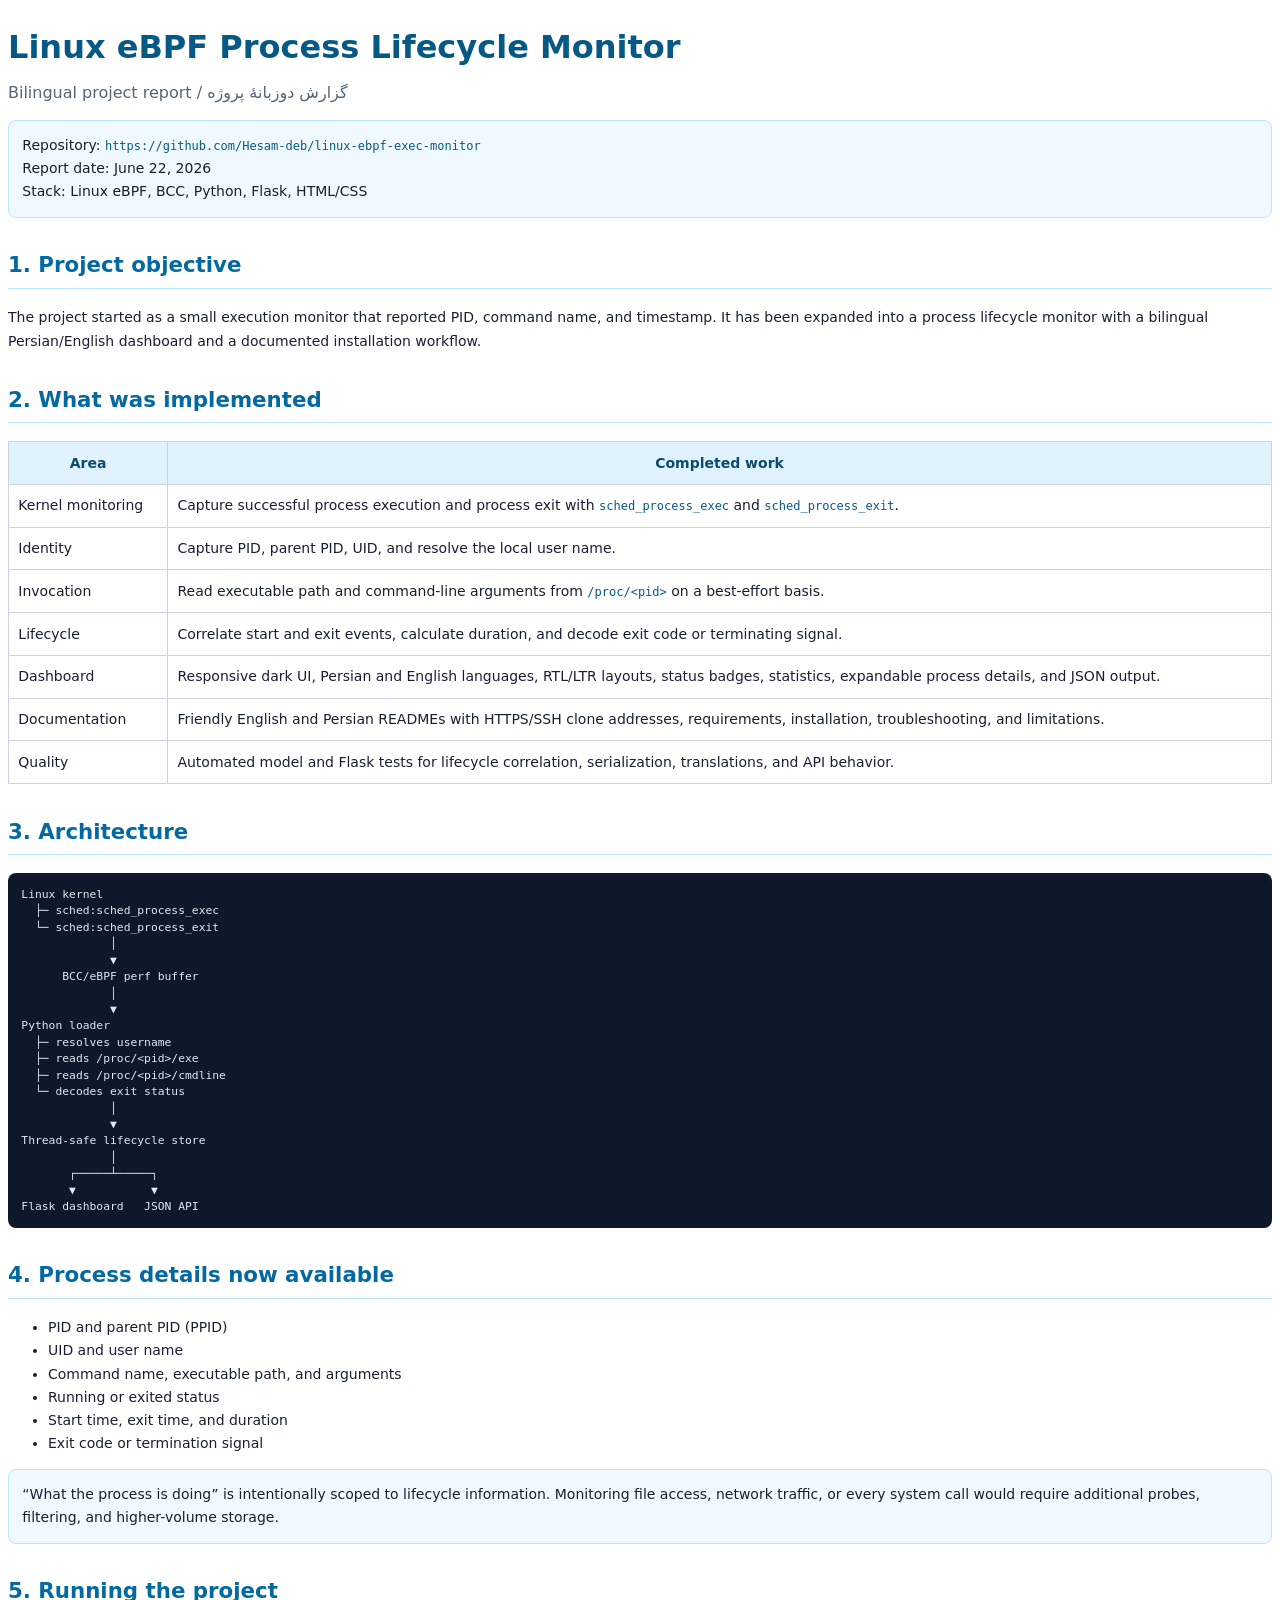
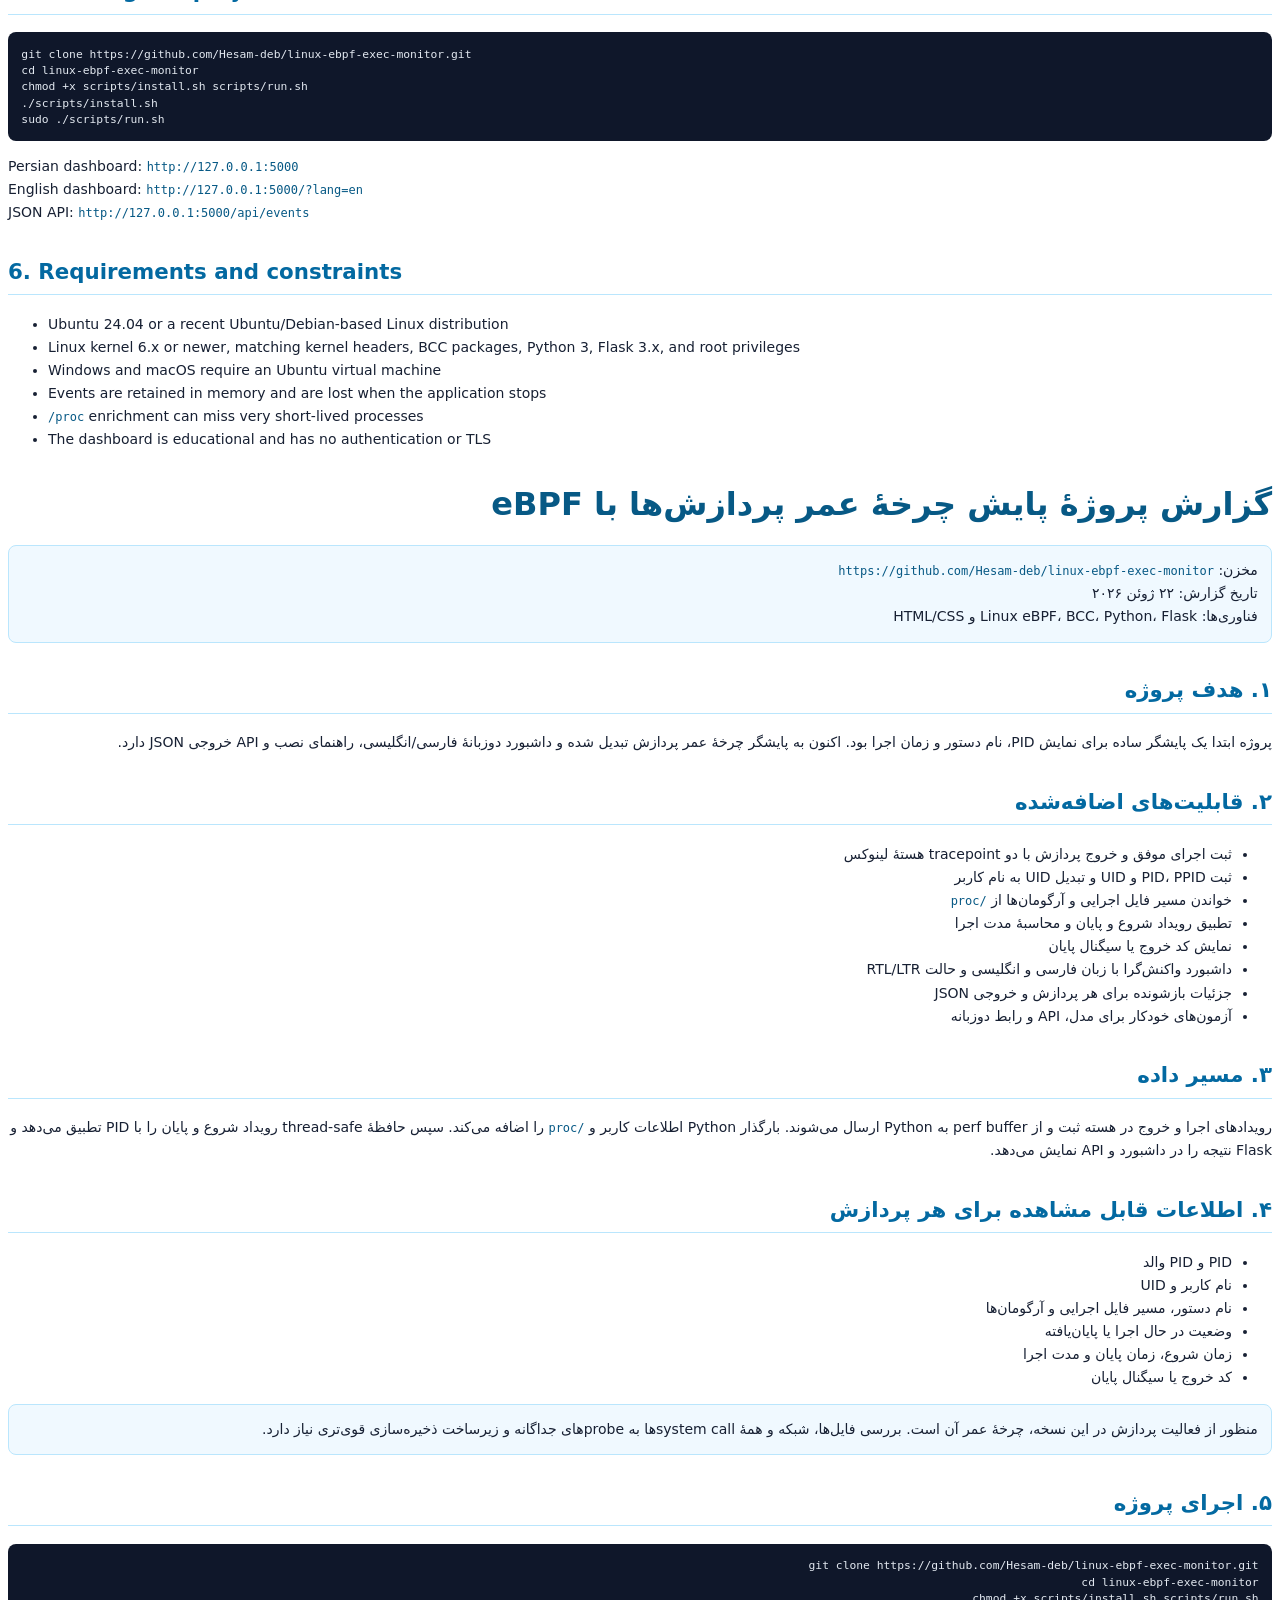
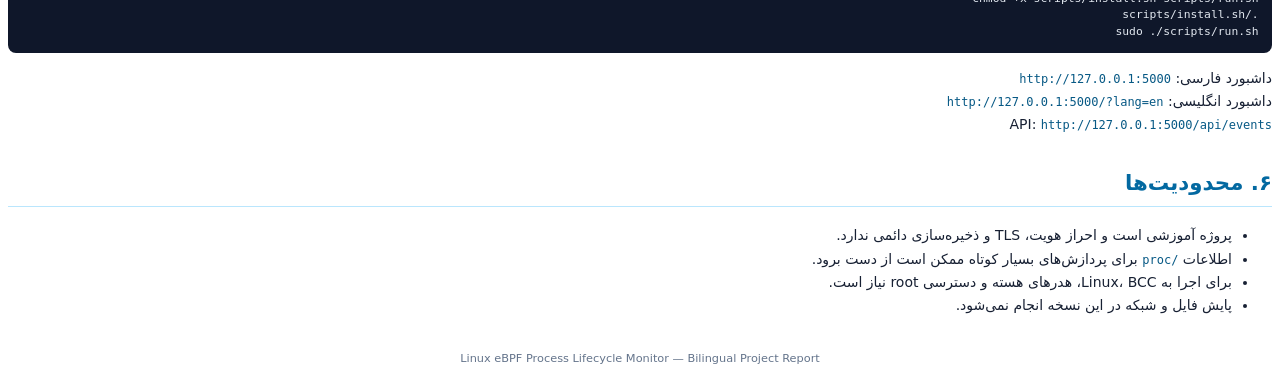
==== docs/project-report.html @ 527a4cd8 "Add process lifecycle details and project report" ====
<!doctype html>
<html lang="en">
<head>
  <meta charset="utf-8">
  <title>Linux eBPF Process Lifecycle Monitor — Project Report</title>
  <style>
    @page { size: A4; margin: 18mm; }
    body {
      color: #172033;
      font-family: "DejaVu Sans", "Vazirmatn", sans-serif;
      font-size: 10.5pt;
      line-height: 1.65;
    }
    h1 { color: #075985; font-size: 24pt; margin-bottom: 4pt; }
    h2 {
      margin-top: 22pt;
      padding-bottom: 4pt;
      border-bottom: 1px solid #bae6fd;
      color: #0369a1;
      font-size: 16pt;
    }
    h3 { color: #0f4c6e; font-size: 12pt; }
    .subtitle { color: #52657a; font-size: 12pt; }
    .meta, .note {
      padding: 10pt;
      border: 1px solid #bae6fd;
      border-radius: 6pt;
      background: #f0f9ff;
    }
    code {
      color: #075985;
      font-family: "DejaVu Sans Mono", monospace;
      font-size: 9pt;
    }
    pre {
      padding: 10pt;
      border-radius: 6pt;
      background: #0f172a;
      color: #e2e8f0;
      font-family: "DejaVu Sans Mono", monospace;
      font-size: 8.5pt;
      line-height: 1.45;
      white-space: pre-wrap;
    }
    table { width: 100%; border-collapse: collapse; margin: 10pt 0; }
    th, td { padding: 7pt; border: 1px solid #cbd5e1; vertical-align: top; }
    th { background: #e0f2fe; color: #0c4a6e; }
    .fa {
      direction: rtl;
      text-align: right;
      font-family: "Vazirmatn", "DejaVu Sans", sans-serif;
    }
    .page-break { page-break-before: always; }
    footer { margin-top: 24pt; color: #64748b; font-size: 8.5pt; text-align: center; }
  </style>
</head>
<body>
  <h1>Linux eBPF Process Lifecycle Monitor</h1>
  <div class="subtitle">Bilingual project report / گزارش دوزبانهٔ پروژه</div>
  <p class="meta">
    Repository: <code>https://github.com/Hesam-deb/linux-ebpf-exec-monitor</code><br>
    Report date: June 22, 2026<br>
    Stack: Linux eBPF, BCC, Python, Flask, HTML/CSS
  </p>

  <h2>1. Project objective</h2>
  <p>
    The project started as a small execution monitor that reported PID, command name,
    and timestamp. It has been expanded into a process lifecycle monitor with a
    bilingual Persian/English dashboard and a documented installation workflow.
  </p>

  <h2>2. What was implemented</h2>
  <table>
    <tr><th>Area</th><th>Completed work</th></tr>
    <tr><td>Kernel monitoring</td><td>Capture successful process execution and process exit with <code>sched_process_exec</code> and <code>sched_process_exit</code>.</td></tr>
    <tr><td>Identity</td><td>Capture PID, parent PID, UID, and resolve the local user name.</td></tr>
    <tr><td>Invocation</td><td>Read executable path and command-line arguments from <code>/proc/&lt;pid&gt;</code> on a best-effort basis.</td></tr>
    <tr><td>Lifecycle</td><td>Correlate start and exit events, calculate duration, and decode exit code or terminating signal.</td></tr>
    <tr><td>Dashboard</td><td>Responsive dark UI, Persian and English languages, RTL/LTR layouts, status badges, statistics, expandable process details, and JSON output.</td></tr>
    <tr><td>Documentation</td><td>Friendly English and Persian READMEs with HTTPS/SSH clone addresses, requirements, installation, troubleshooting, and limitations.</td></tr>
    <tr><td>Quality</td><td>Automated model and Flask tests for lifecycle correlation, serialization, translations, and API behavior.</td></tr>
  </table>

  <h2>3. Architecture</h2>
  <pre>Linux kernel
  ├─ sched:sched_process_exec
  └─ sched:sched_process_exit
             │
             ▼
      BCC/eBPF perf buffer
             │
             ▼
Python loader
  ├─ resolves username
  ├─ reads /proc/&lt;pid&gt;/exe
  ├─ reads /proc/&lt;pid&gt;/cmdline
  └─ decodes exit status
             │
             ▼
Thread-safe lifecycle store
             │
       ┌─────┴─────┐
       ▼           ▼
Flask dashboard   JSON API</pre>

  <h2>4. Process details now available</h2>
  <ul>
    <li>PID and parent PID (PPID)</li>
    <li>UID and user name</li>
    <li>Command name, executable path, and arguments</li>
    <li>Running or exited status</li>
    <li>Start time, exit time, and duration</li>
    <li>Exit code or termination signal</li>
  </ul>

  <div class="note">
    “What the process is doing” is intentionally scoped to lifecycle information.
    Monitoring file access, network traffic, or every system call would require
    additional probes, filtering, and higher-volume storage.
  </div>

  <h2>5. Running the project</h2>
  <pre>git clone https://github.com/Hesam-deb/linux-ebpf-exec-monitor.git
cd linux-ebpf-exec-monitor
chmod +x scripts/install.sh scripts/run.sh
./scripts/install.sh
sudo ./scripts/run.sh</pre>
  <p>
    Persian dashboard: <code>http://127.0.0.1:5000</code><br>
    English dashboard: <code>http://127.0.0.1:5000/?lang=en</code><br>
    JSON API: <code>http://127.0.0.1:5000/api/events</code>
  </p>

  <h2>6. Requirements and constraints</h2>
  <ul>
    <li>Ubuntu 24.04 or a recent Ubuntu/Debian-based Linux distribution</li>
    <li>Linux kernel 6.x or newer, matching kernel headers, BCC packages, Python 3, Flask 3.x, and root privileges</li>
    <li>Windows and macOS require an Ubuntu virtual machine</li>
    <li>Events are retained in memory and are lost when the application stops</li>
    <li><code>/proc</code> enrichment can miss very short-lived processes</li>
    <li>The dashboard is educational and has no authentication or TLS</li>
  </ul>

  <div class="page-break"></div>
  <section class="fa" lang="fa">
    <h1>گزارش پروژهٔ پایش چرخهٔ عمر پردازش‌ها با eBPF</h1>
    <p class="meta">
      مخزن: <code>https://github.com/Hesam-deb/linux-ebpf-exec-monitor</code><br>
      تاریخ گزارش: ۲۲ ژوئن ۲۰۲۶<br>
      فناوری‌ها: Linux eBPF، BCC، Python، Flask و HTML/CSS
    </p>

    <h2>۱. هدف پروژه</h2>
    <p>
      پروژه ابتدا یک پایشگر ساده برای نمایش PID، نام دستور و زمان اجرا بود.
      اکنون به پایشگر چرخهٔ عمر پردازش تبدیل شده و داشبورد دوزبانهٔ فارسی/انگلیسی،
      راهنمای نصب و API خروجی JSON دارد.
    </p>

    <h2>۲. قابلیت‌های اضافه‌شده</h2>
    <ul>
      <li>ثبت اجرای موفق و خروج پردازش با دو tracepoint هستهٔ لینوکس</li>
      <li>ثبت PID، PPID و UID و تبدیل UID به نام کاربر</li>
      <li>خواندن مسیر فایل اجرایی و آرگومان‌ها از <code>/proc</code></li>
      <li>تطبیق رویداد شروع و پایان و محاسبهٔ مدت اجرا</li>
      <li>نمایش کد خروج یا سیگنال پایان</li>
      <li>داشبورد واکنش‌گرا با زبان فارسی و انگلیسی و حالت RTL/LTR</li>
      <li>جزئیات بازشونده برای هر پردازش و خروجی JSON</li>
      <li>آزمون‌های خودکار برای مدل، API و رابط دوزبانه</li>
    </ul>

    <h2>۳. مسیر داده</h2>
    <p>
      رویدادهای اجرا و خروج در هسته ثبت و از perf buffer به Python ارسال می‌شوند.
      بارگذار Python اطلاعات کاربر و <code>/proc</code> را اضافه می‌کند. سپس حافظهٔ
      thread-safe رویداد شروع و پایان را با PID تطبیق می‌دهد و Flask نتیجه را در
      داشبورد و API نمایش می‌دهد.
    </p>

    <h2>۴. اطلاعات قابل مشاهده برای هر پردازش</h2>
    <ul>
      <li>PID و PID والد</li>
      <li>نام کاربر و UID</li>
      <li>نام دستور، مسیر فایل اجرایی و آرگومان‌ها</li>
      <li>وضعیت در حال اجرا یا پایان‌یافته</li>
      <li>زمان شروع، زمان پایان و مدت اجرا</li>
      <li>کد خروج یا سیگنال پایان</li>
    </ul>

    <div class="note">
      منظور از فعالیت پردازش در این نسخه، چرخهٔ عمر آن است. بررسی فایل‌ها،
      شبکه و همهٔ system callها به probeهای جداگانه و زیرساخت ذخیره‌سازی
      قوی‌تری نیاز دارد.
    </div>

    <h2>۵. اجرای پروژه</h2>
    <pre>git clone https://github.com/Hesam-deb/linux-ebpf-exec-monitor.git
cd linux-ebpf-exec-monitor
chmod +x scripts/install.sh scripts/run.sh
./scripts/install.sh
sudo ./scripts/run.sh</pre>

    <p>
      داشبورد فارسی: <code>http://127.0.0.1:5000</code><br>
      داشبورد انگلیسی: <code>http://127.0.0.1:5000/?lang=en</code><br>
      API: <code>http://127.0.0.1:5000/api/events</code>
    </p>

    <h2>۶. محدودیت‌ها</h2>
    <ul>
      <li>پروژه آموزشی است و احراز هویت، TLS و ذخیره‌سازی دائمی ندارد.</li>
      <li>اطلاعات <code>/proc</code> برای پردازش‌های بسیار کوتاه ممکن است از دست برود.</li>
      <li>برای اجرا به Linux، BCC، هدرهای هسته و دسترسی root نیاز است.</li>
      <li>پایش فایل و شبکه در این نسخه انجام نمی‌شود.</li>
    </ul>
  </section>

  <footer>Linux eBPF Process Lifecycle Monitor — Bilingual Project Report</footer>
</body>
</html>
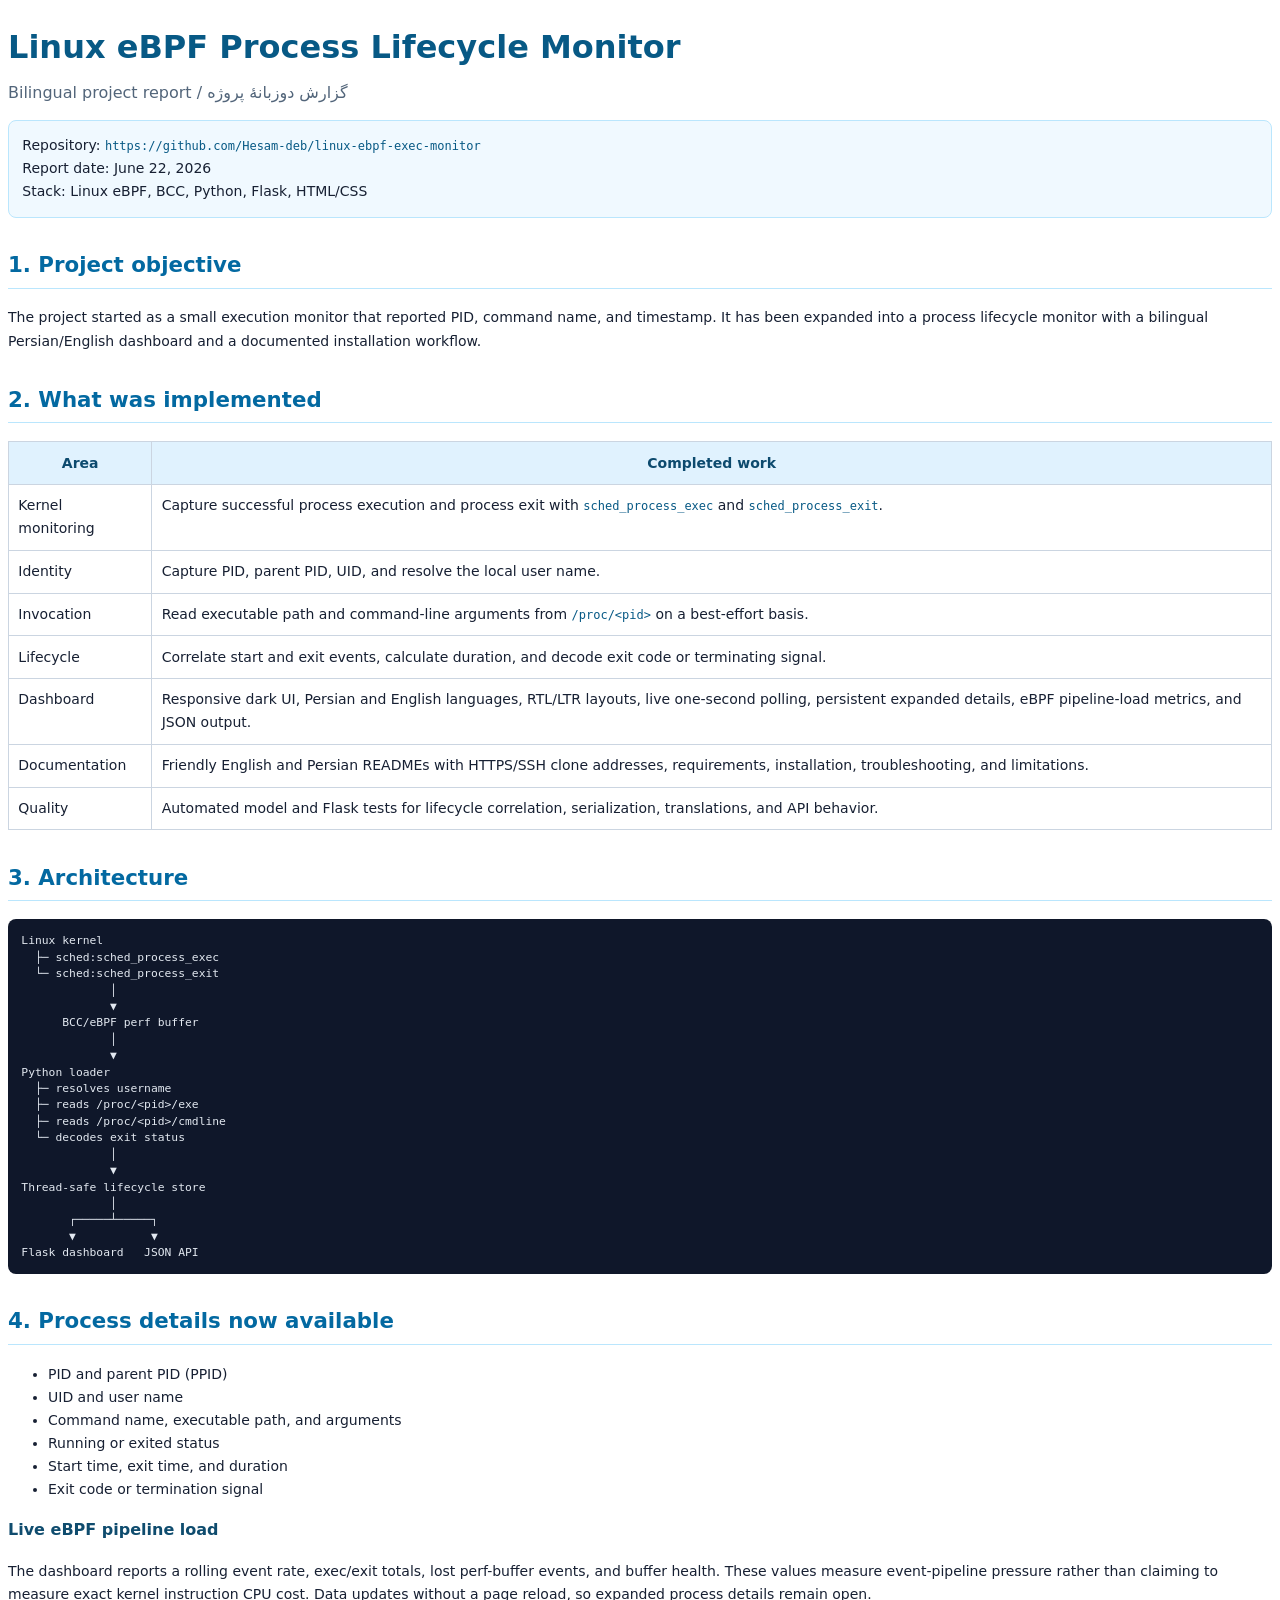
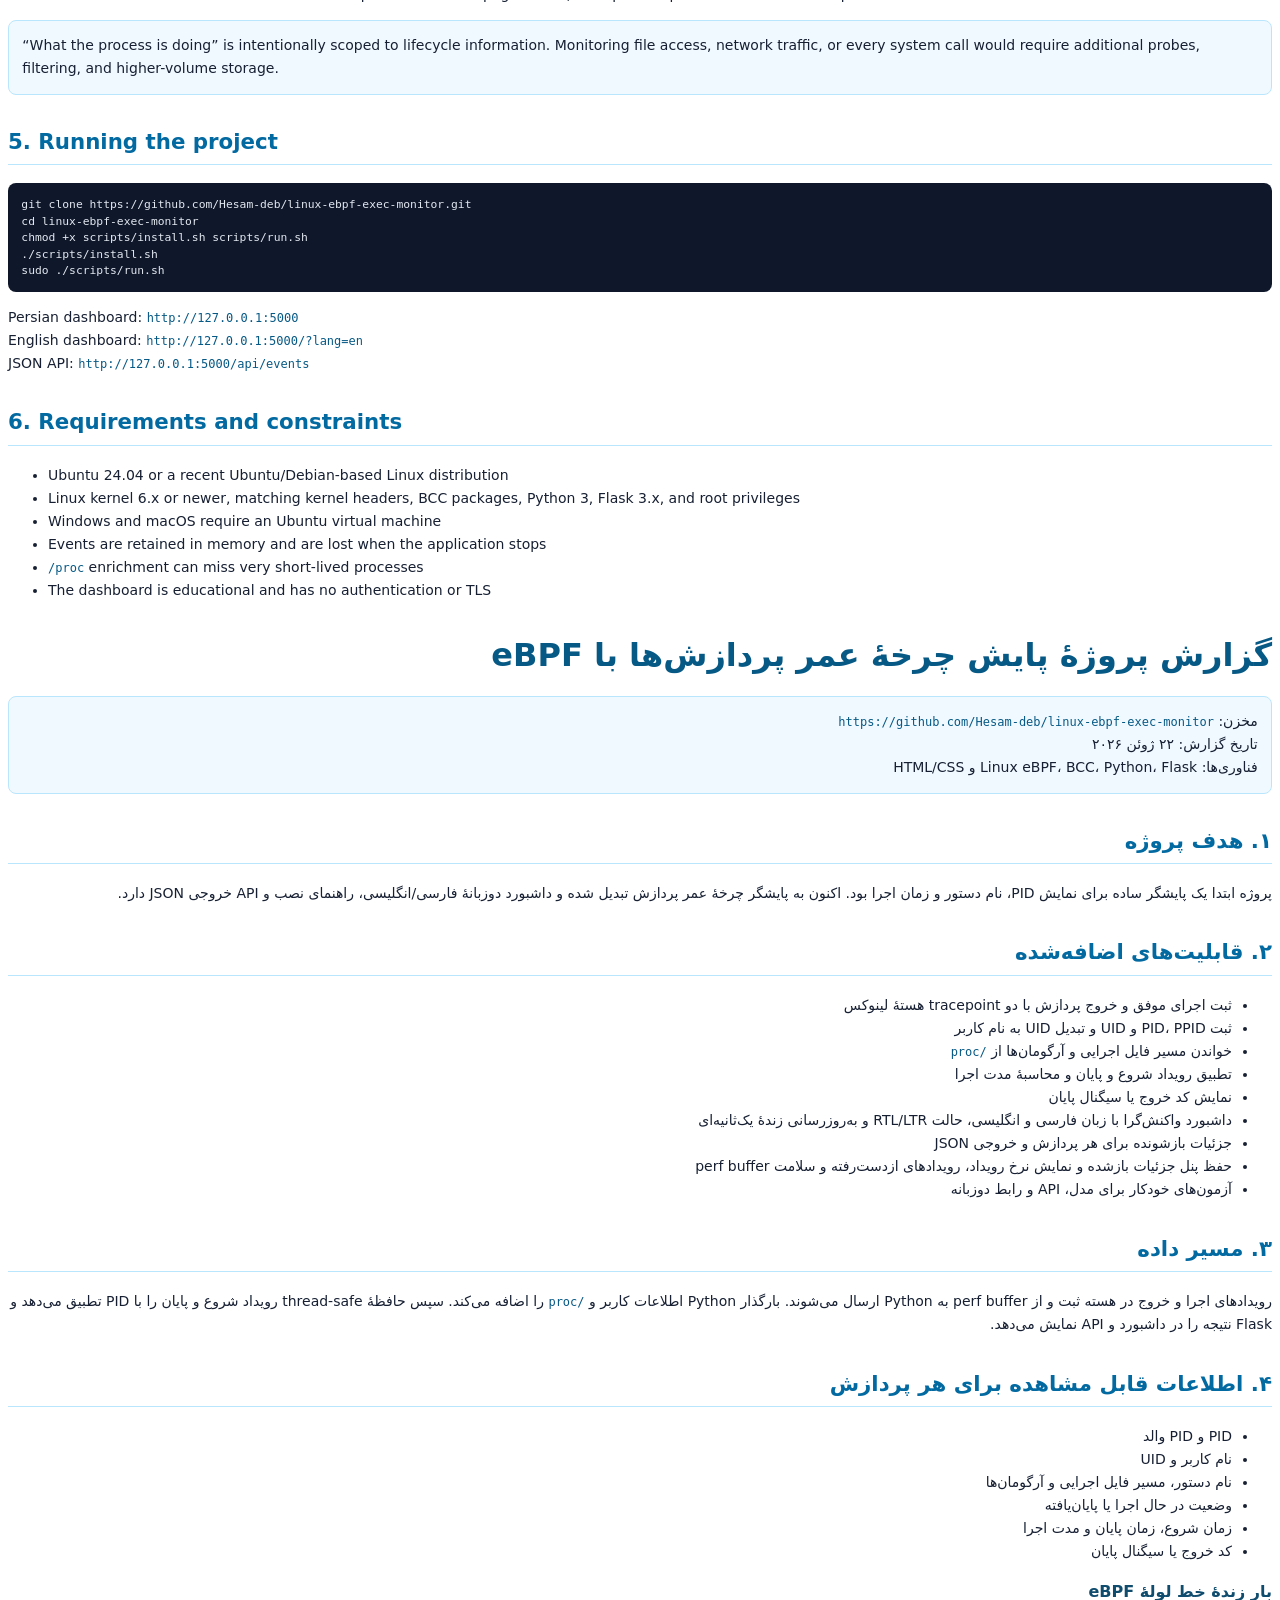
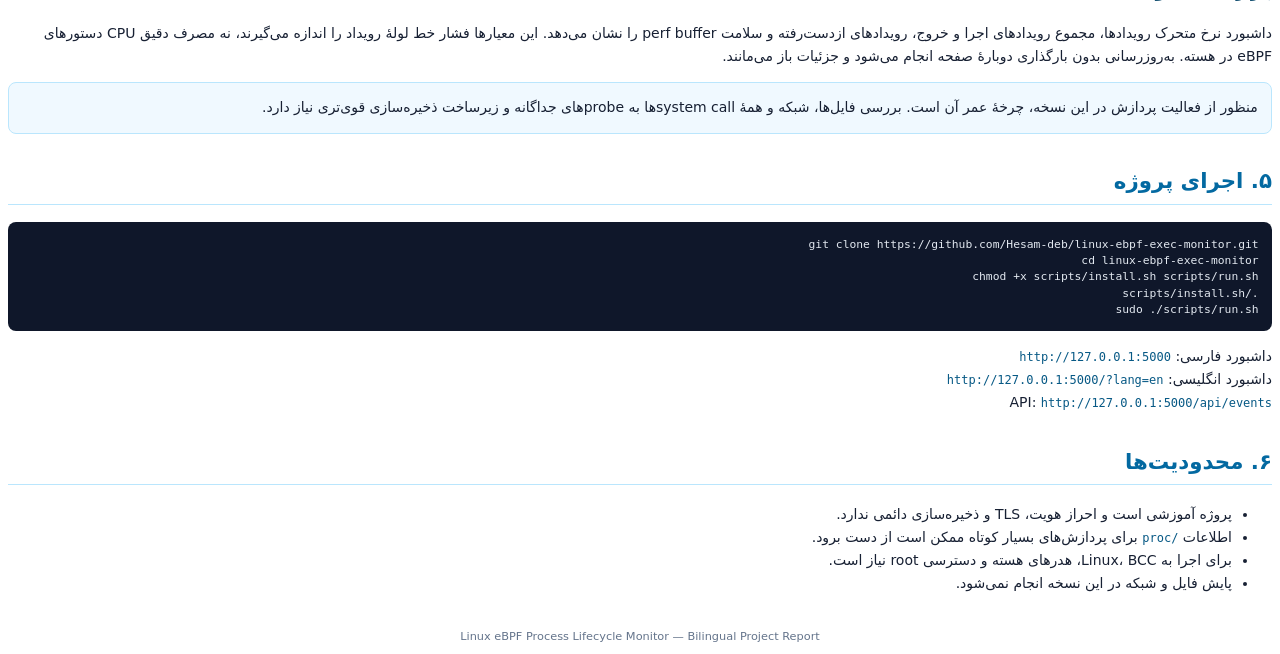
==== commit b1e83582: "Make dashboard live and expose eBPF load" ====
--- a/docs/project-report.html
+++ b/docs/project-report.html
@@ -77,7 +77,7 @@
     <tr><td>Identity</td><td>Capture PID, parent PID, UID, and resolve the local user name.</td></tr>
     <tr><td>Invocation</td><td>Read executable path and command-line arguments from <code>/proc/&lt;pid&gt;</code> on a best-effort basis.</td></tr>
     <tr><td>Lifecycle</td><td>Correlate start and exit events, calculate duration, and decode exit code or terminating signal.</td></tr>
-    <tr><td>Dashboard</td><td>Responsive dark UI, Persian and English languages, RTL/LTR layouts, status badges, statistics, expandable process details, and JSON output.</td></tr>
+    <tr><td>Dashboard</td><td>Responsive dark UI, Persian and English languages, RTL/LTR layouts, live one-second polling, persistent expanded details, eBPF pipeline-load metrics, and JSON output.</td></tr>
     <tr><td>Documentation</td><td>Friendly English and Persian READMEs with HTTPS/SSH clone addresses, requirements, installation, troubleshooting, and limitations.</td></tr>
     <tr><td>Quality</td><td>Automated model and Flask tests for lifecycle correlation, serialization, translations, and API behavior.</td></tr>
   </table>
@@ -113,6 +113,14 @@
     <li>Start time, exit time, and duration</li>
     <li>Exit code or termination signal</li>
   </ul>
+
+  <h3>Live eBPF pipeline load</h3>
+  <p>
+    The dashboard reports a rolling event rate, exec/exit totals, lost perf-buffer
+    events, and buffer health. These values measure event-pipeline pressure rather
+    than claiming to measure exact kernel instruction CPU cost. Data updates without
+    a page reload, so expanded process details remain open.
+  </p>
 
   <div class="note">
     “What the process is doing” is intentionally scoped to lifecycle information.
@@ -165,8 +173,9 @@
       <li>خواندن مسیر فایل اجرایی و آرگومان‌ها از <code>/proc</code></li>
       <li>تطبیق رویداد شروع و پایان و محاسبهٔ مدت اجرا</li>
       <li>نمایش کد خروج یا سیگنال پایان</li>
-      <li>داشبورد واکنش‌گرا با زبان فارسی و انگلیسی و حالت RTL/LTR</li>
+      <li>داشبورد واکنش‌گرا با زبان فارسی و انگلیسی، حالت RTL/LTR و به‌روزرسانی زندهٔ یک‌ثانیه‌ای</li>
       <li>جزئیات بازشونده برای هر پردازش و خروجی JSON</li>
+      <li>حفظ پنل جزئیات بازشده و نمایش نرخ رویداد، رویدادهای ازدست‌رفته و سلامت perf buffer</li>
       <li>آزمون‌های خودکار برای مدل، API و رابط دوزبانه</li>
     </ul>
 
@@ -188,6 +197,14 @@
       <li>کد خروج یا سیگنال پایان</li>
     </ul>
 
+    <h3>بار زندهٔ خط لولهٔ eBPF</h3>
+    <p>
+      داشبورد نرخ متحرک رویدادها، مجموع رویدادهای اجرا و خروج، رویدادهای
+      ازدست‌رفته و سلامت perf buffer را نشان می‌دهد. این معیارها فشار خط لولهٔ
+      رویداد را اندازه می‌گیرند، نه مصرف دقیق CPU دستورهای eBPF در هسته.
+      به‌روزرسانی بدون بارگذاری دوبارهٔ صفحه انجام می‌شود و جزئیات باز می‌مانند.
+    </p>
+
     <div class="note">
       منظور از فعالیت پردازش در این نسخه، چرخهٔ عمر آن است. بررسی فایل‌ها،
       شبکه و همهٔ system callها به probeهای جداگانه و زیرساخت ذخیره‌سازی
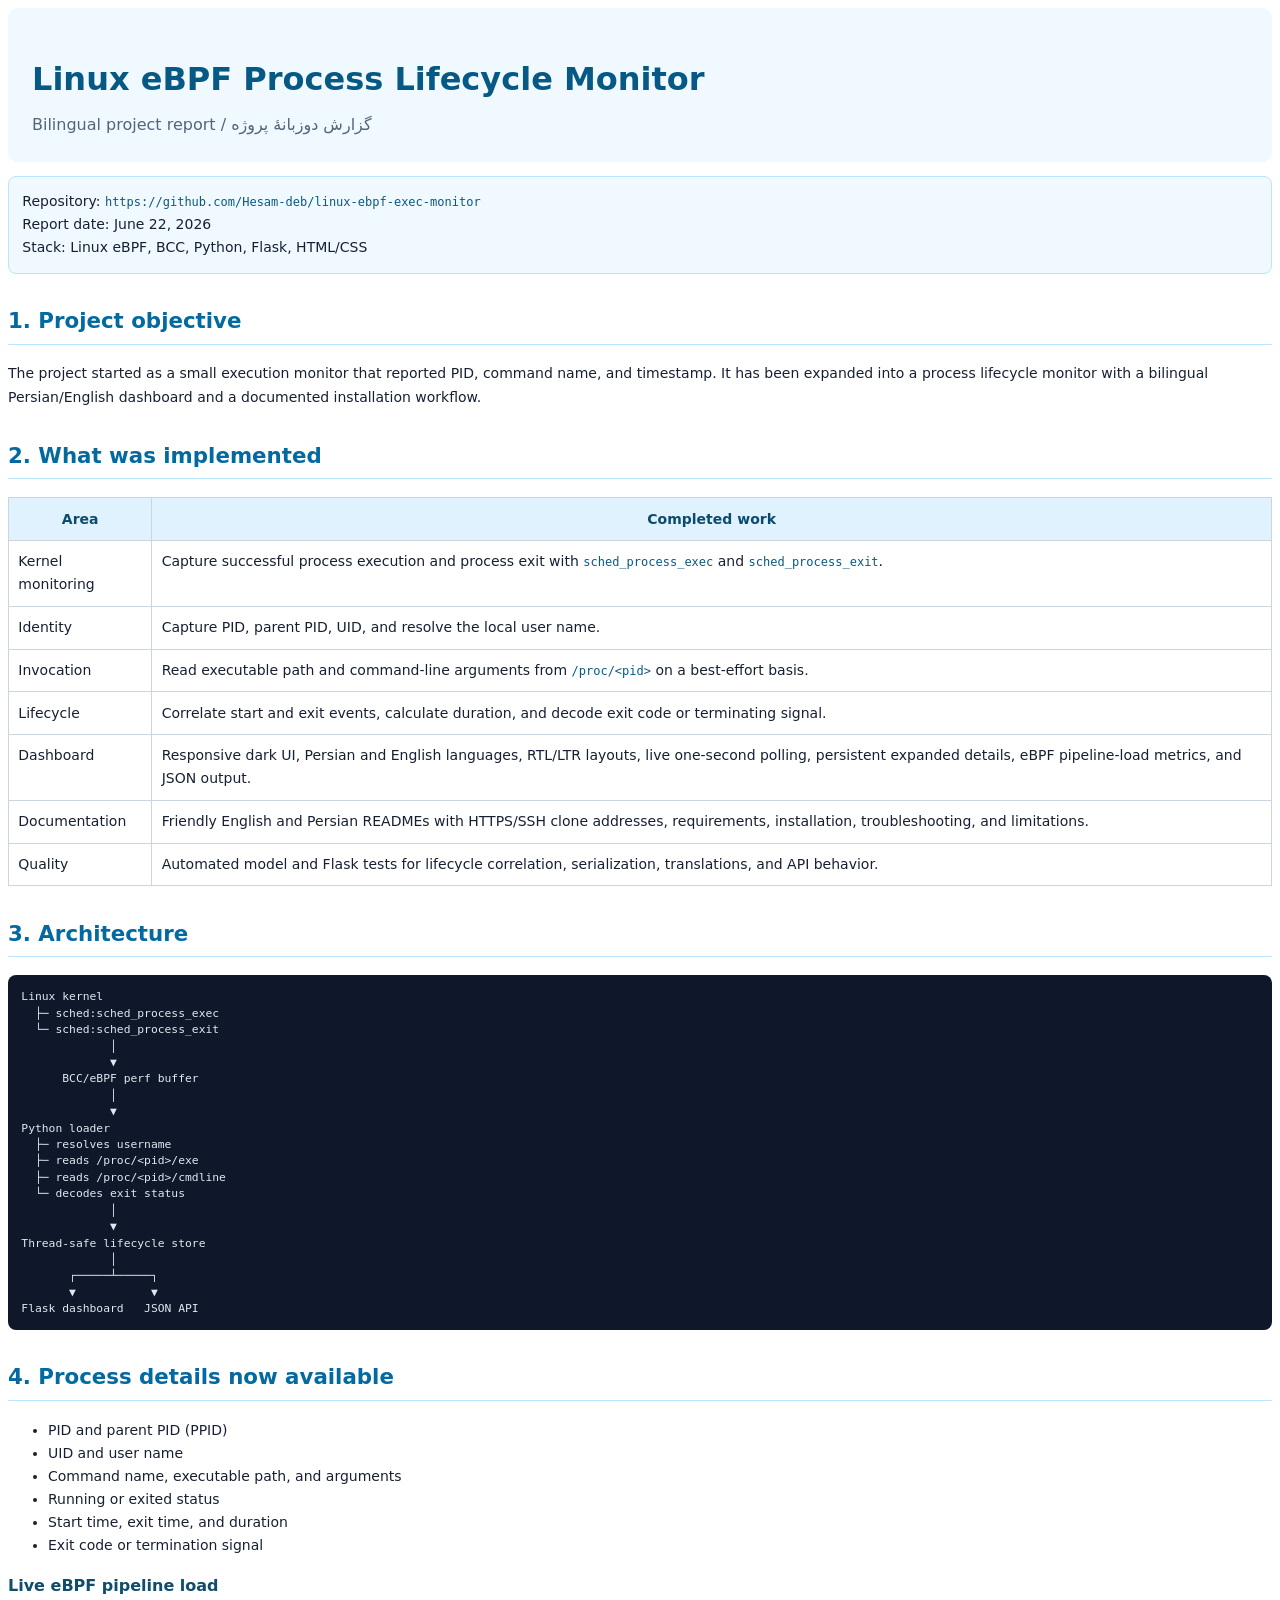
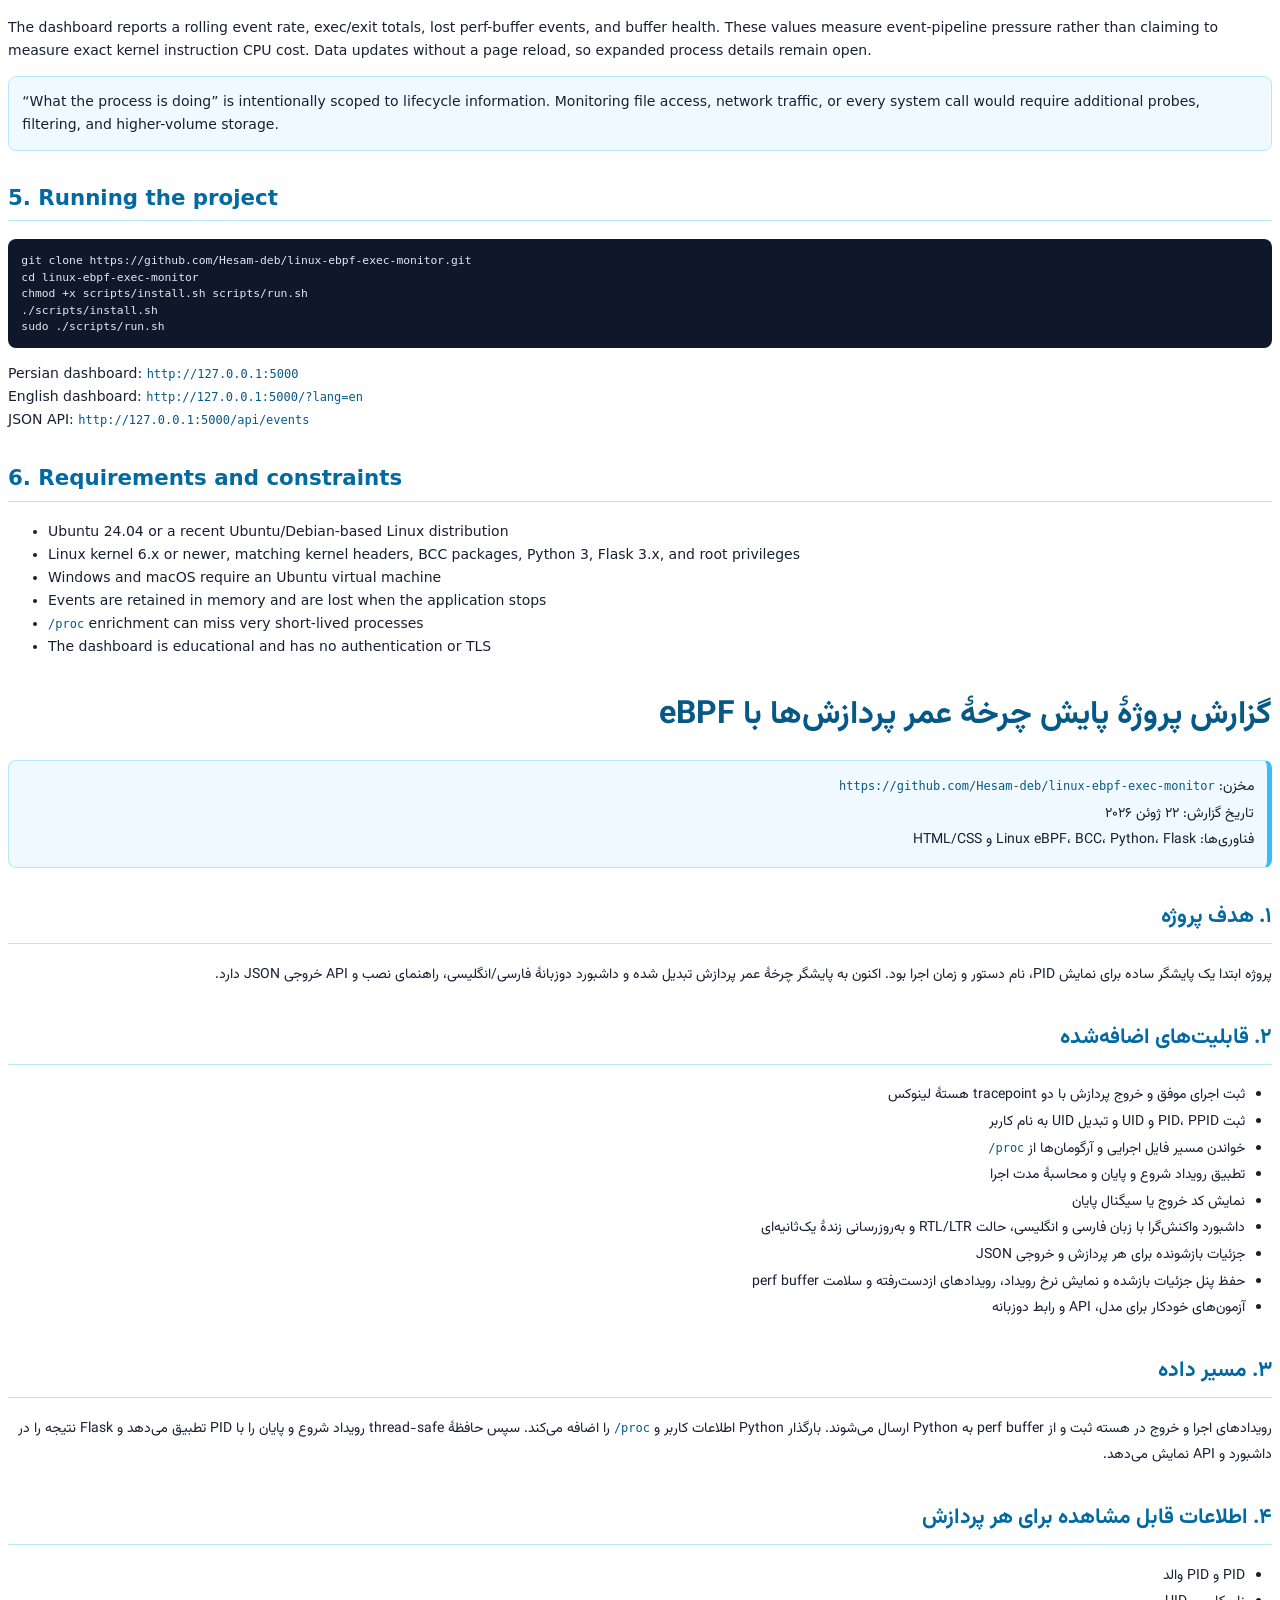
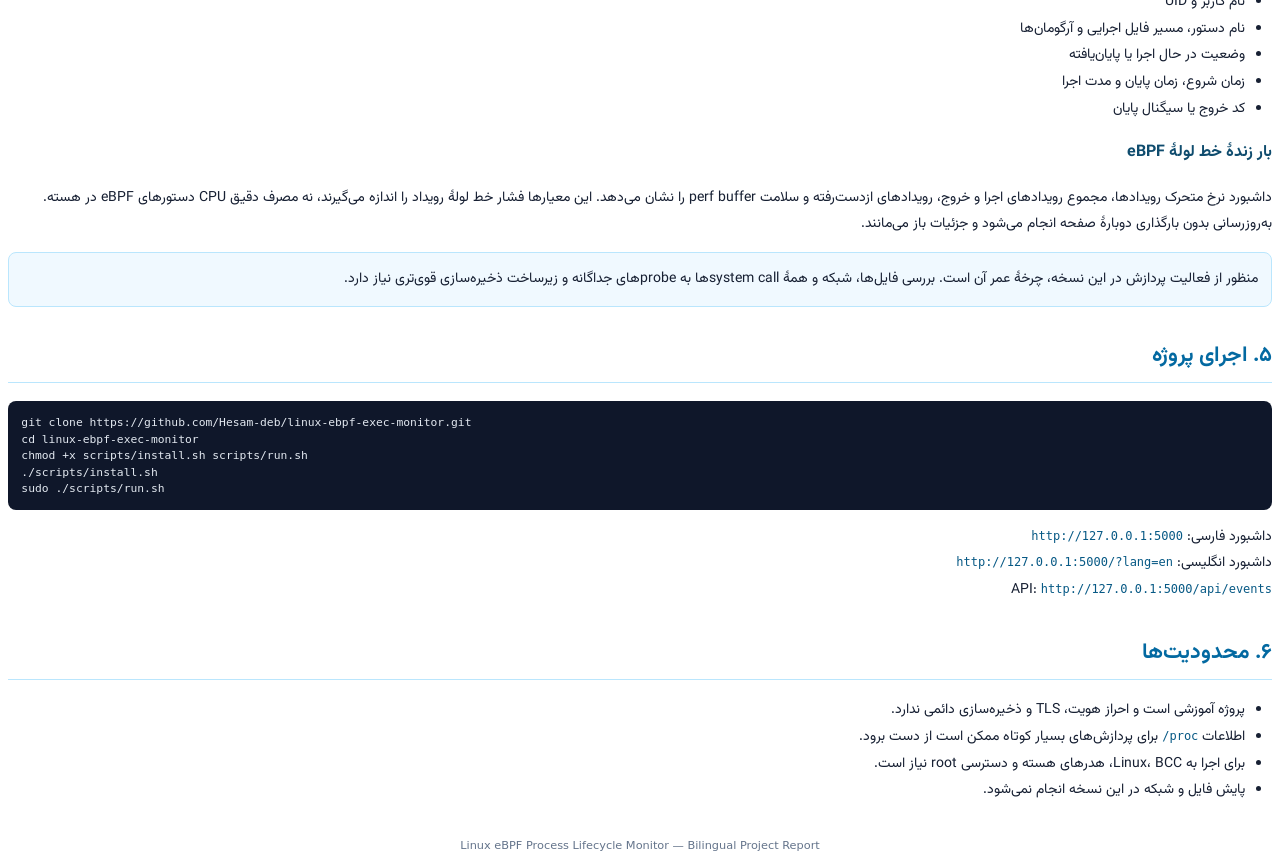
==== commit 6bcff60b: "Improve bilingual documentation and Persian typography" ====
--- a/docs/project-report.html
+++ b/docs/project-report.html
@@ -4,6 +4,18 @@
   <meta charset="utf-8">
   <title>Linux eBPF Process Lifecycle Monitor — Project Report</title>
   <style>
+    @font-face {
+      font-family: "Vazirmatn Embedded";
+      src: url("assets/fonts/Vazirmatn-Regular.ttf") format("truetype");
+      font-style: normal;
+      font-weight: 400;
+    }
+    @font-face {
+      font-family: "Vazirmatn Embedded";
+      src: url("assets/fonts/Vazirmatn-Bold.ttf") format("truetype");
+      font-style: normal;
+      font-weight: 700;
+    }
     @page { size: A4; margin: 18mm; }
     body {
       color: #172033;
@@ -48,15 +60,35 @@
     .fa {
       direction: rtl;
       text-align: right;
-      font-family: "Vazirmatn", "DejaVu Sans", sans-serif;
+      font-family: "Vazirmatn Embedded", "Vazirmatn", "DejaVu Sans", sans-serif;
+      font-feature-settings: "kern";
+      line-height: 1.9;
+    }
+    .fa h1, .fa h2, .fa h3, .fa p, .fa li, .fa th, .fa td {
+      direction: rtl;
+      text-align: right;
+    }
+    .fa code, .fa pre, .ltr {
+      direction: ltr;
+      text-align: left;
+      unicode-bidi: embed;
+    }
+    .fa ul { padding-right: 20pt; padding-left: 0; }
+    .fa .meta { border-right: 4pt solid #38bdf8; }
+    .cover {
+      padding: 18pt;
+      border-radius: 8pt;
+      background: #f0f9ff;
     }
     .page-break { page-break-before: always; }
     footer { margin-top: 24pt; color: #64748b; font-size: 8.5pt; text-align: center; }
   </style>
 </head>
 <body>
-  <h1>Linux eBPF Process Lifecycle Monitor</h1>
-  <div class="subtitle">Bilingual project report / گزارش دوزبانهٔ پروژه</div>
+  <div class="cover">
+    <h1>Linux eBPF Process Lifecycle Monitor</h1>
+    <div class="subtitle">Bilingual project report / گزارش دوزبانهٔ پروژه</div>
+  </div>
   <p class="meta">
     Repository: <code>https://github.com/Hesam-deb/linux-ebpf-exec-monitor</code><br>
     Report date: June 22, 2026<br>
@@ -151,7 +183,7 @@
   </ul>
 
   <div class="page-break"></div>
-  <section class="fa" lang="fa">
+  <section class="fa" lang="fa" dir="rtl">
     <h1>گزارش پروژهٔ پایش چرخهٔ عمر پردازش‌ها با eBPF</h1>
     <p class="meta">
       مخزن: <code>https://github.com/Hesam-deb/linux-ebpf-exec-monitor</code><br>
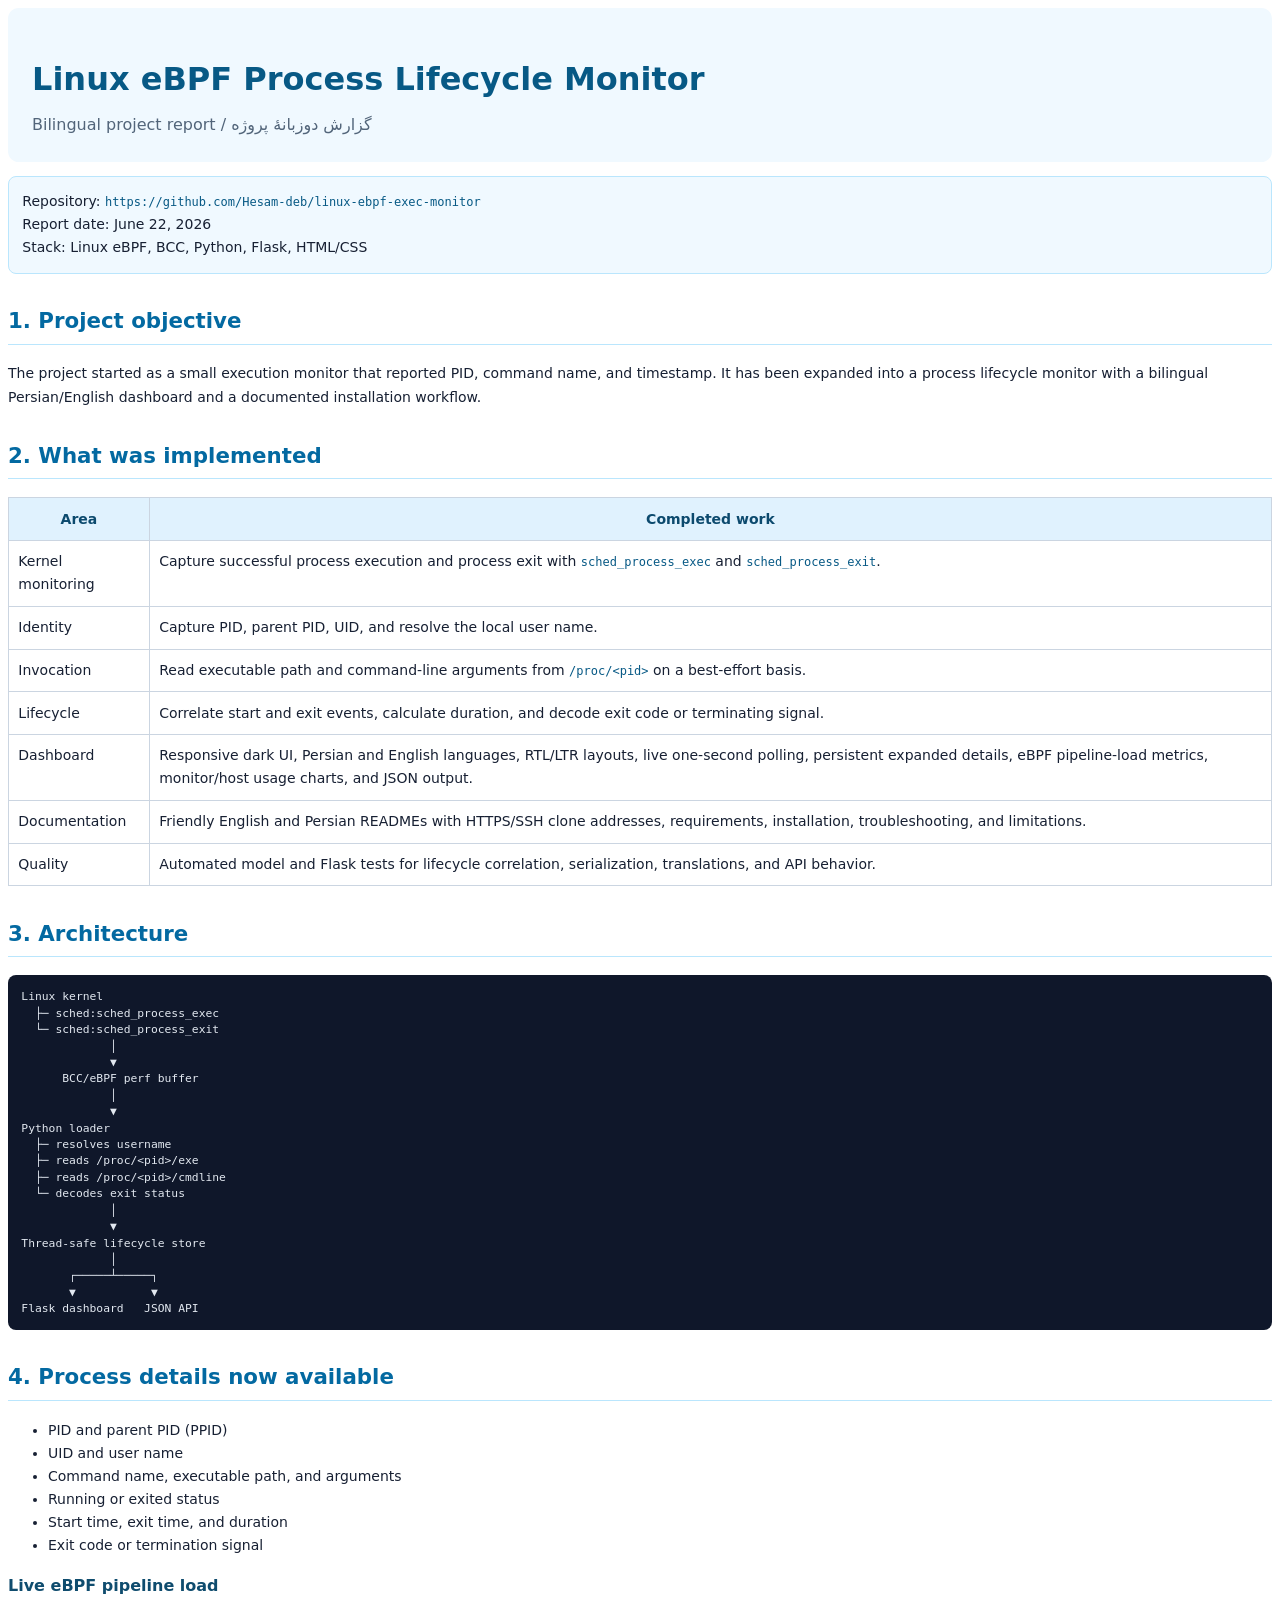
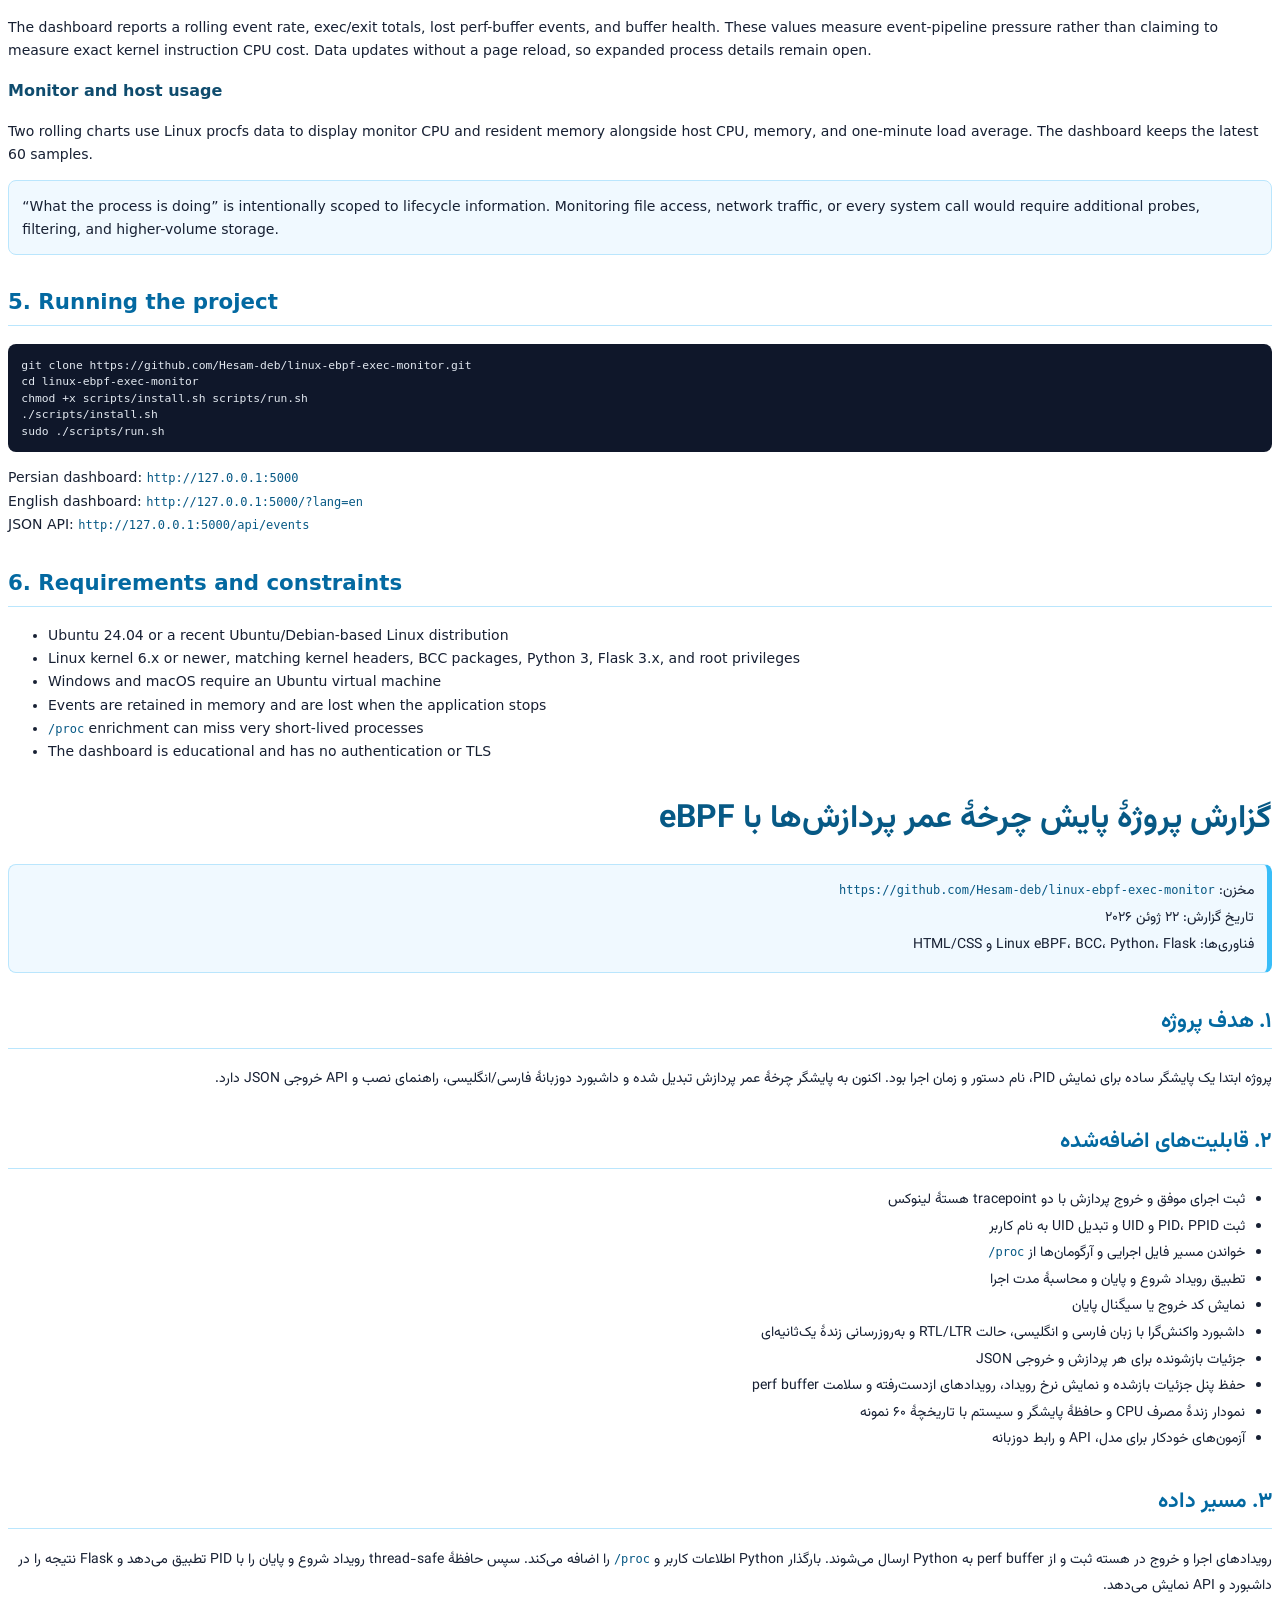
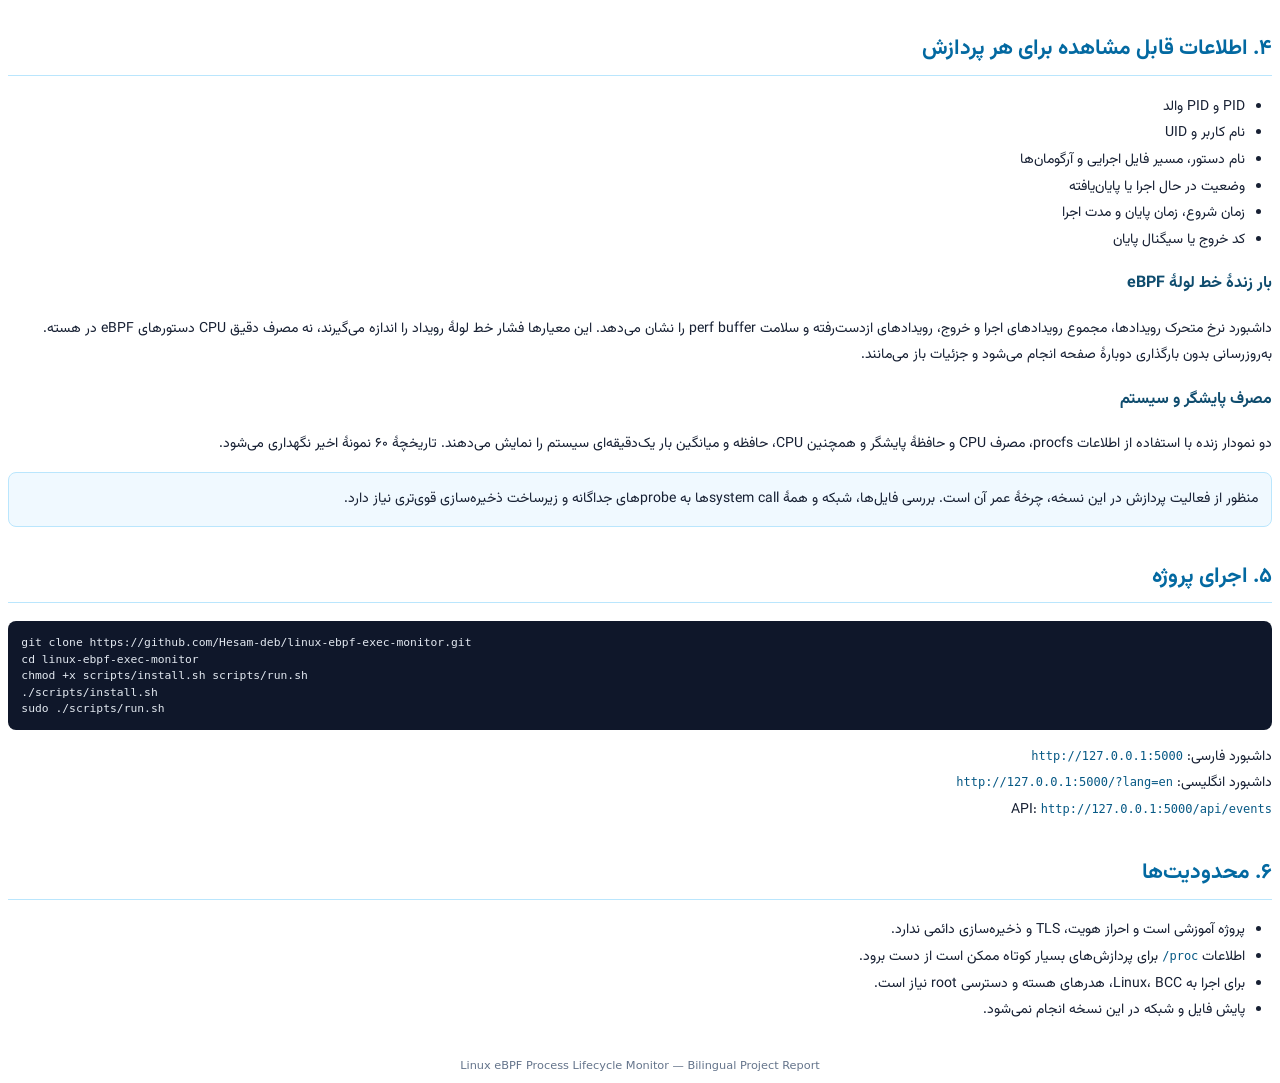
==== commit 23c4ab5d: "Fix detail modal and add live usage charts" ====
--- a/docs/project-report.html
+++ b/docs/project-report.html
@@ -109,7 +109,7 @@
     <tr><td>Identity</td><td>Capture PID, parent PID, UID, and resolve the local user name.</td></tr>
     <tr><td>Invocation</td><td>Read executable path and command-line arguments from <code>/proc/&lt;pid&gt;</code> on a best-effort basis.</td></tr>
     <tr><td>Lifecycle</td><td>Correlate start and exit events, calculate duration, and decode exit code or terminating signal.</td></tr>
-    <tr><td>Dashboard</td><td>Responsive dark UI, Persian and English languages, RTL/LTR layouts, live one-second polling, persistent expanded details, eBPF pipeline-load metrics, and JSON output.</td></tr>
+    <tr><td>Dashboard</td><td>Responsive dark UI, Persian and English languages, RTL/LTR layouts, live one-second polling, persistent expanded details, eBPF pipeline-load metrics, monitor/host usage charts, and JSON output.</td></tr>
     <tr><td>Documentation</td><td>Friendly English and Persian READMEs with HTTPS/SSH clone addresses, requirements, installation, troubleshooting, and limitations.</td></tr>
     <tr><td>Quality</td><td>Automated model and Flask tests for lifecycle correlation, serialization, translations, and API behavior.</td></tr>
   </table>
@@ -152,6 +152,13 @@
     events, and buffer health. These values measure event-pipeline pressure rather
     than claiming to measure exact kernel instruction CPU cost. Data updates without
     a page reload, so expanded process details remain open.
+  </p>
+
+  <h3>Monitor and host usage</h3>
+  <p>
+    Two rolling charts use Linux procfs data to display monitor CPU and resident
+    memory alongside host CPU, memory, and one-minute load average. The dashboard
+    keeps the latest 60 samples.
   </p>
 
   <div class="note">
@@ -208,6 +215,7 @@
       <li>داشبورد واکنش‌گرا با زبان فارسی و انگلیسی، حالت RTL/LTR و به‌روزرسانی زندهٔ یک‌ثانیه‌ای</li>
       <li>جزئیات بازشونده برای هر پردازش و خروجی JSON</li>
       <li>حفظ پنل جزئیات بازشده و نمایش نرخ رویداد، رویدادهای ازدست‌رفته و سلامت perf buffer</li>
+      <li>نمودار زندهٔ مصرف CPU و حافظهٔ پایشگر و سیستم با تاریخچهٔ ۶۰ نمونه</li>
       <li>آزمون‌های خودکار برای مدل، API و رابط دوزبانه</li>
     </ul>
 
@@ -237,6 +245,13 @@
       به‌روزرسانی بدون بارگذاری دوبارهٔ صفحه انجام می‌شود و جزئیات باز می‌مانند.
     </p>
 
+    <h3>مصرف پایشگر و سیستم</h3>
+    <p>
+      دو نمودار زنده با استفاده از اطلاعات procfs، مصرف CPU و حافظهٔ پایشگر و
+      همچنین CPU، حافظه و میانگین بار یک‌دقیقه‌ای سیستم را نمایش می‌دهند.
+      تاریخچهٔ ۶۰ نمونهٔ اخیر نگهداری می‌شود.
+    </p>
+
     <div class="note">
       منظور از فعالیت پردازش در این نسخه، چرخهٔ عمر آن است. بررسی فایل‌ها،
       شبکه و همهٔ system callها به probeهای جداگانه و زیرساخت ذخیره‌سازی
